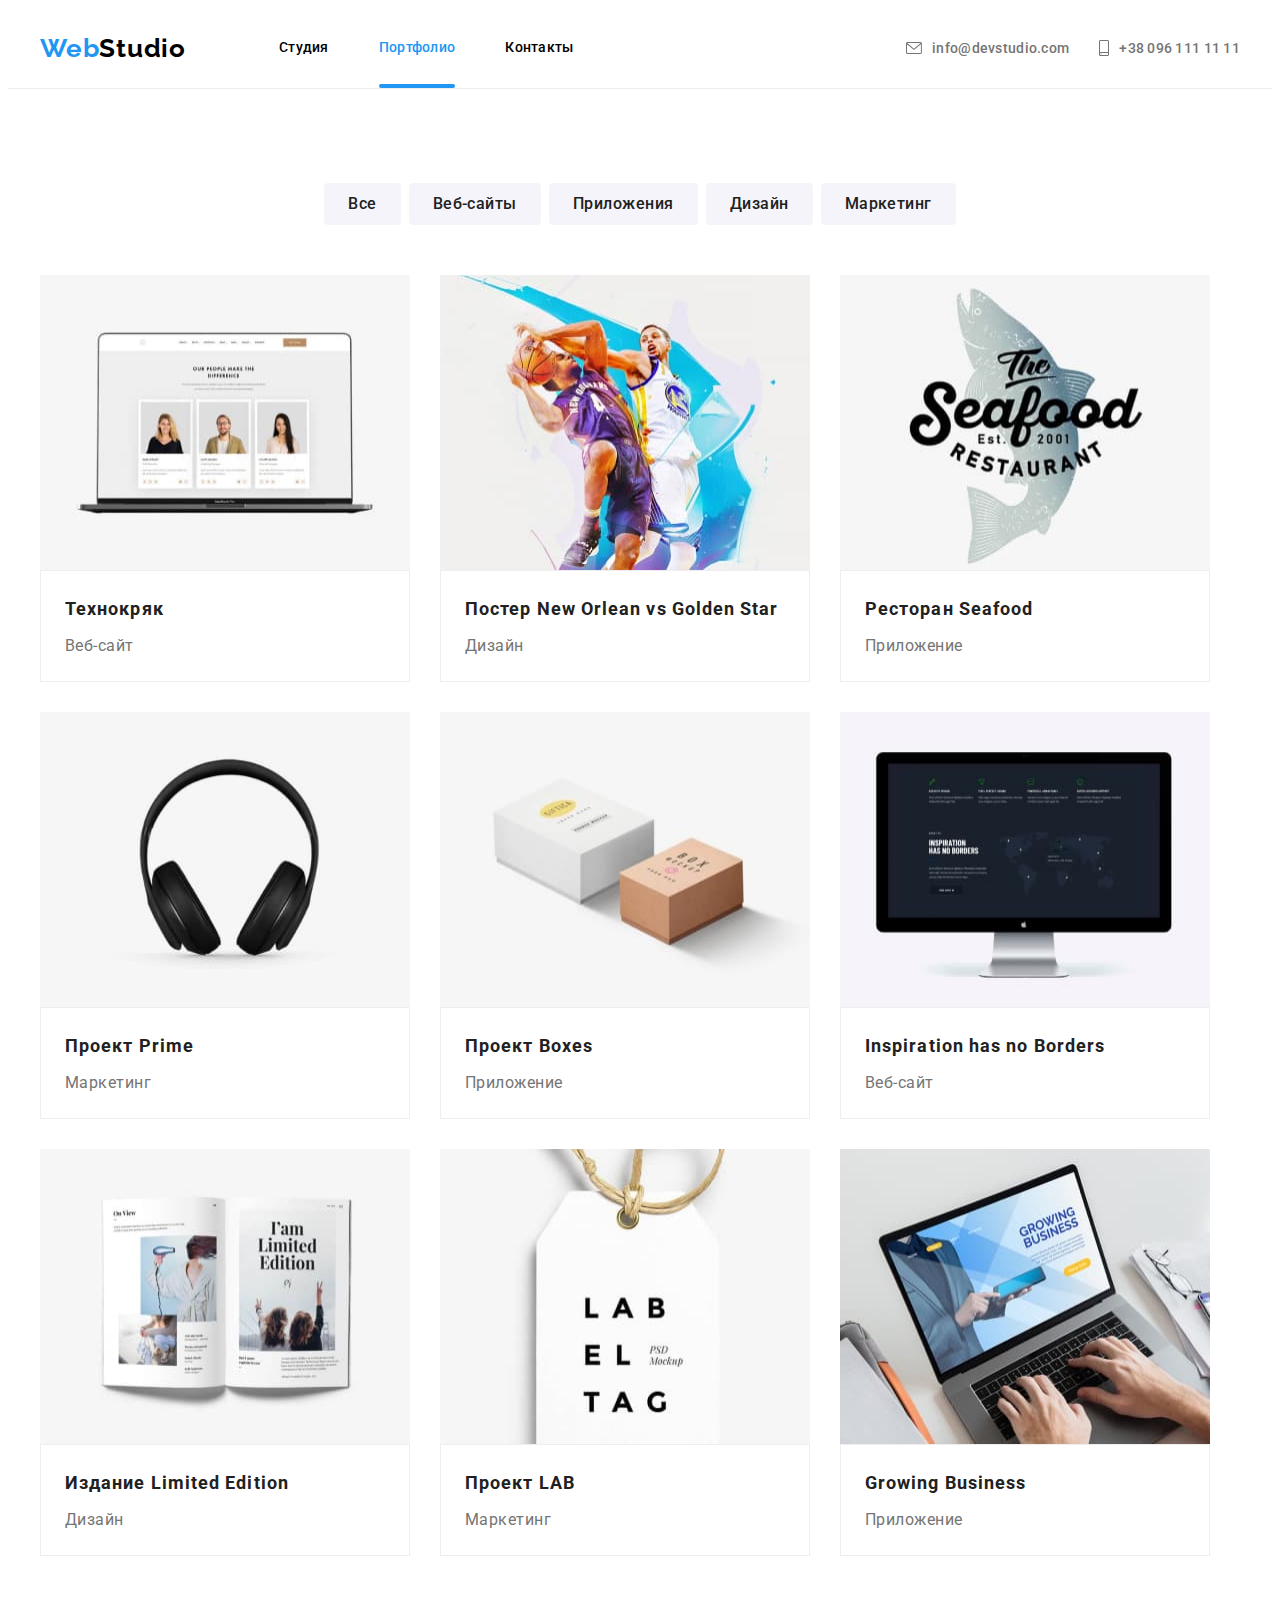
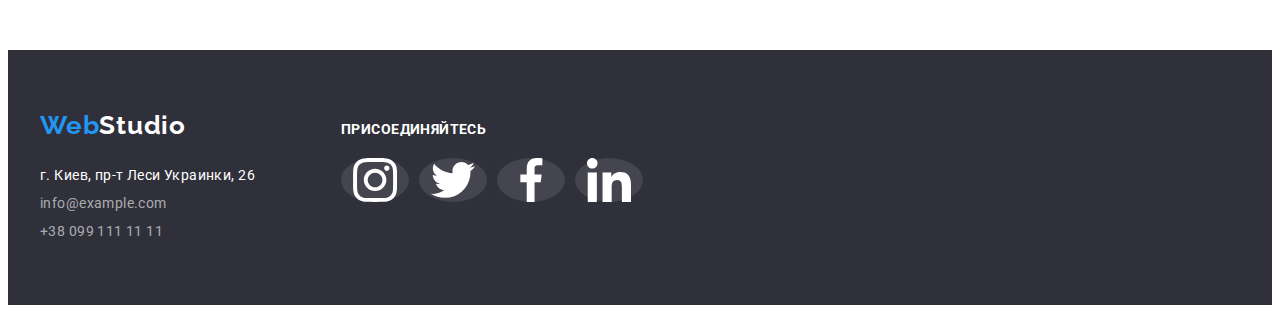
==== portfolio.html @ 3c8fd013 "Add files via upload" ====
<!DOCTYPE html>
<html lang="ru">
  <head>
    <meta charset="UTF-8" />
    <meta http-equiv="X-UA-Compatible" content="IE=edge" />
    <meta name="viewport" content="width=device-width, initial-scale=1.0" />
    <title>Portfolio</title>
    <link rel="preconnect" href="https://fonts.googleapis.com" />
    <link rel="preconnect" href="https://fonts.gstatic.com" crossorigin />
    <link
      href="https://fonts.googleapis.com/css2?family=Montserrat:wght@100;400;700&family=Raleway:wght@700&family=Roboto:wght@400;500;700;900&display=swap"
      rel="stylesheet"
    />
    <link
      rel="stylesheet"
      href="https://cdnjs.cloudflare.com/ajax/libs/modern-normalize/1.1.0/modern-normalize.min.css"
      integrity="sha512-wpPYUAdjBVSE4KJnH1VR1HeZfpl1ub8YT/NKx4PuQ5NmX2tKuGu6U/JRp5y+Y8XG2tV+wKQpNHVUX03MfMFn9Q=="
      crossorigin="anonymous"
      referrerpolicy="no-referrer"
    />
    <link rel="stylesheet" href="./css/styles.css" />
  </head>
  <body>
    <header class="header">
      <div class="container main-nav">
        <a href="./index.html" class="header-logo link"
          >Web<span class="title-studio">Studio</span></a
        >

        <nav class="header-nav">
          <ul class="header-list list">
            <li class="header-item">
              <a href="./index.html" class="header-link link"
                ><span class="#">Студия</span>
              </a>
            </li>
            <li class="header-item">
              <a href="./index.html" class="header-link link current"
                >Портфолио
              </a>
            </li>
            <li class="header-item">
              <a href="#" class="header-link link">Контакты</a>
            </li>
          </ul>
        </nav>
        <ul class="connect-list">
          <li class="mail">
            <a href="mailto:info@devstudio.com" class="heaper-link link">
              <svg class="contact-icon" width="16" height="12">
                <use href=".//images/icons.svg.svg#icon-envelope"></use>
              </svg>
              info@devstudio.com
            </a>
          </li>
          <li class="tel">
            <a href="tel:+380961111111" class="heaper-link link">
              <svg class="contact-icon" width="10" height="16">
                <use href=".//images/icons.svg.svg#icon-smartphone"></use>
              </svg>
              +38 096 111 11 11
            </a>
          </li>
        </ul>
      </div>
    </header>

    <main>
      <section class="team">
        <div class="container">
          <h1 class="visually-hidden">Наши проэкты</h1>
          <ul class="team-text">
            <li class="projects-list list">
              <button type="button" class="projects-button">Всe</button>
            </li>

            <li class="projects-list list">
              <button type="button" class="projects-button">Веб-сайты</button>
            </li>

            <li class="projects-list list">
              <button type="button" class="projects-button">Приложения</button>
            </li>

            <li class="projects-list list">
              <button type="button" class="projects-button">Дизайн</button>
            </li>

            <li class="projects-list list">
              <button type="button" class="projects-button">Маркетинг</button>
            </li>
          </ul>

          <ul class="development">
            <li class="development-list list">
              <a href="#" class="development-foto">
                <div class="development-top-wrap">
                  <img
                    src="./images2/img1.jpg"
                    width="370"
                    height="295"
                    alt="Фото на мониторе"
                  />
                  <p class="development-top-text">
                    Ресурс предлагает комплексные предложения с разным уровнем
                    функционала и сервисов. Все это позволит посетителю получить
                    исчерпывающие сведения о компании или частном лице.
                  </p>
                </div>
                <div class="development-text">
                  <h2 class="development-title">Технокряк</h2>
                  <p class="development-pre-title">Веб-сайт</p>
                </div>
              </a>
            </li>

            <li class="development-list list">
              <a href="#" class="development-foto">
                <div class="development-top-wrap">
                  <img
                    src="./images2/img2.jpg"
                    width="370"
                    height="295"
                    alt="Игра в баскетбол"
                  />
                  <p class="development-top-text">
                    Ресурс предлагает комплексные предложения с разным уровнем
                    функционала и сервисов. Все это позволит посетителю получить
                    исчерпывающие сведения о компании или частном лице.
                  </p>
                </div>
                <div class="development-text">
                  <h2 class="development-title">
                    Постер New Orlean vs Golden Star
                  </h2>
                  <p class="development-pre-title">Дизайн</p>
                </div>
              </a>
            </li>

            <li class="development-list list">
              <a href="#" class="development-foto">
                <div class="development-top-wrap">
                  <img
                    src="./images2/img3.jpg"
                    width="370"
                    height="295"
                    alt="Название ресторана"
                  />
                  <p class="development-top-text">
                    Ресурс предлагает комплексные предложения с разным уровнем
                    функционала и сервисов. Все это позволит посетителю получить
                    исчерпывающие сведения о компании или частном лице.
                  </p>
                </div>
                <div class="development-text">
                  <h2 class="development-title">Ресторан Seafood</h2>
                  <p class="development-pre-title">Приложение</p>
                </div>
              </a>
            </li>

            <li class="development-list list">
              <a href="#" class="development-foto">
                <div class="development-top-wrap">
                  <img
                    src="./images2/img4.jpg"
                    width="370"
                    height="295"
                    alt="Наушники"
                  />
                  <p class="development-top-text">
                    Ресурс предлагает комплексные предложения с разным уровнем
                    функционала и сервисов. Все это позволит посетителю получить
                    исчерпывающие сведения о компании или частном лице.
                  </p>
                </div>
                <div class="development-text">
                  <h2 class="development-title">Проект Prime</h2>
                  <p class="development-pre-title">Маркетинг</p>
                </div>
              </a>
            </li>

            <li class="development-list list">
              <a href="#" class="development-foto">
                <div class="development-top-wrap">
                  <img
                    src="./images2/img5.jpg"
                    width="370"
                    height="295"
                    alt="Две коробки"
                  />
                  <p class="development-top-text">
                    Ресурс предлагает комплексные предложения с разным уровнем
                    функционала и сервисов. Все это позволит посетителю получить
                    исчерпывающие сведения о компании или частном лице.
                  </p>
                </div>
                <div class="development-text">
                  <h2 class="development-title">Проект Boxes</h2>
                  <p class="development-pre-title">Приложение</p>
                </div>
              </a>
            </li>

            <li class="development-list list">
              <a href="#" class="development-foto">
                <div class="development-top-wrap">
                  <img
                    src="./images2/img6.jpg"
                    width="370"
                    height="295"
                    alt="Монитор"
                  />
                  <p class="development-top-text">
                    Ресурс предлагает комплексные предложения с разным уровнем
                    функционала и сервисов. Все это позволит посетителю получить
                    исчерпывающие сведения о компании или частном лице.
                  </p>
                </div>
                <div class="development-text">
                  <h2 class="development-title">Inspiration has no Borders</h2>
                  <p class="development-pre-title">Веб-сайт</p>
                </div>
              </a>
            </li>

            <li class="development-list list">
              <a href="#" class="development-foto">
                <div class="development-top-wrap">
                  <img
                    src="./images2/img7.jpg"
                    width="370"
                    height="295"
                    alt="Развернутый жyрнал"
                  />
                  <p class="development-top-text">
                    Ресурс предлагает комплексные предложения с разным уровнем
                    функционала и сервисов. Все это позволит посетителю получить
                    исчерпывающие сведения о компании или частном лице.
                  </p>
                </div>
                <div class="development-text">
                  <h2 class="development-title">Издание Limited Edition</h2>
                  <p class="development-pre-title">Дизайн</p>
                </div>
              </a>
            </li>

            <li class="development-list list">
              <a href="#" class="development-foto">
                <div class="development-top-wrap">
                  <img
                    src="./images2/img8.jpg"
                    width="370"
                    height="295"
                    alt="Проспект с надписью"
                  />
                  <p class="development-top-text">
                    Ресурс предлагает комплексные предложения с разным уровнем
                    функционала и сервисов. Все это позволит посетителю получить
                    исчерпывающие сведения о компании или частном лице.
                  </p>
                </div>
                <div class="development-text">
                  <h2 class="development-title">Проект LAB</h2>
                  <p class="development-pre-title">Маркетинг</p>
                </div>
              </a>
            </li>

            <li class="development-list list">
              <a href="#" class="development-foto">
                <div class="development-top-wrap">
                  <img
                    src="./images2/img9.jpg"
                    width="370"
                    height="295"
                    alt="Работа на ноутбуке"
                  />
                  <p class="development-top-text">
                    Ресурс предлагает комплексные предложения с разным уровнем
                    функционала и сервисов. Все это позволит посетителю получить
                    исчерпывающие сведения о компании или частном лице.
                  </p>
                </div>
                <div class="development-text">
                  <h2 class="development-title">Growing Business</h2>
                  <p class="development-pre-title">Приложение</p>
                </div>
              </a>
            </li>
          </ul>
        </div>
      </section>
    </main>
    <footer class="info">
      <div class="container footer">
        <div class="footer-up">
          <a href="./index.html" class="info-logo">
            <span class="logo">Web</span>Studio</a
          >
          <address class="address">
            <ul class="footer-list">
              <li class="footer-title-list">
                <a
                  href="https://www.google.com/maps/place/%D0%B1%D1%83%D0%BB.+%D0%9B%D0%B5%D1%81%D0%B8+%D0%A3%D0%BA%D1%80%D0%B0%D0%B8%D0%BD%D0%BA%D0%B8,+26,+%D0%9A%D0%B8%D0%B5%D0%B2,+02000/@50.4265807,30.5383858,17z/data=!3m1!4b1!4m5!3m4!1s0x40d4cf0e033ecbe9:0x57a4dffefec77da0!8m2!3d50.4265807!4d30.5383858?hl=ru"
                  class="adress-city link"
                >
                  г. Киев, пр-т Леси Украинки, 26</a
                >
              </li>
              <li class="footer-title-list">
                <a href="mailto:info@example.com" class="address-mail"
                  >info@example.com</a
                >
              </li>
              <li class="footer-title-list">
                <a href="tel:+380991111111" class="address-tel"
                  >+38 099 111 11 11</a
                >
              </li>
            </ul>
          </address>
        </div>
        <div class="footer-social">
          <p class="footer-title">присоединяйтесь</p>
          <ul class="footer-soc">
            <li class="footer-soc-list">
              <a href="" class="footer-soc-link link">
                <svg class="footer-icon" width="20" height="20">
                  <use href=".//images/icons.svg.svg#icon-instagram"></use>
                </svg>
              </a>
            </li>
            <li class="footer-soc-list">
              <a href="" class="footer-soc-link link">
                <svg class="footer-icon" width="20" height="20">
                  <use href=".//images/icons.svg.svg#icon-twitter"></use>
                </svg>
              </a>
            </li>
            <li class="footer-soc-list">
              <a href="" class="footer-soc-link link">
                <svg class="footer-icon" width="20" height="20">
                  <use href=".//images/icons.svg.svg#icon-facebook"></use>
                </svg>
              </a>
            </li>
            <li class="footer-soc-list">
              <a href="" class="footer-soc-link link">
                <svg class="footer-icon" width="20" height="20">
                  <use href=".//images/icons.svg.svg#icon-linkedin"></use>
                </svg>
              </a>
            </li>
          </ul>
        </div>
      </div>
    </footer>
  </body>
</html>
---- css/styles.css ----
:root {
  --main-title-color: #212121;
  --second-title-color: #2196f3;
  --font-style: normal;
  --primary-white-color: #ffffff;
  --adress-prime-color: #757575;
  --fill-svg-color: #afb1b8;
  --main-transition: 250ms cubic-bezier(0.4, 0, 0.2, 1);
}

body {
  font-family: "Roboto", "sans-serif";
}

.list {
  list-style: none;
}

.link {
  text-decoration: none;
}

.container {
  width: 1200px;

  padding-left: 15px;
  padding-right: 15px;

  margin-left: auto;
  margin-right: auto;
}

h1,
h2,
h3,
h4,
h5,
h6,
ul,
li,
p {
  margin: 0;
  padding: 0;
}

img {
  display: block;
}

button {
  cursor: pointer;
}

.section {
  padding-top: 94px;
  padding-bottom: 94px;
}

/* ------------------ HEADER */

.header-nav {
  background: var(--primary-white-color);
}

/* -----------MAIN NAV---------- */

.main-nav {
  display: flex;
  align-items: center;
}

/* ----------HEADER---------- */

.header {
  border-bottom: 1px solid #ececec;
}

.header-item {
  margin-right: 50px;

  font-weight: 500;
  font-size: 14px;
  line-height: 1.14;
  letter-spacing: 0.02em;
}

.header-item:last-child {
  margin-right: 0;
}

.header-nav {
  margin-left: 93px;
}

.header-logo {
  font-family: "Raleway", "sans-serif";
}

.header-logo {
  font-weight: 700;
  font-size: 26px;
  line-height: 1.19;
  letter-spacing: 0.03em;

  color: var(--second-title-color);
}

.header-list {
  display: flex;
}

.header-link {
  color: inherit;
  transition: color var(--main-transition);
}

.current {
  color: var(--second-title-color);
  position: relative;
}

.current::after {
  content: "";
  display: block;
  width: 100%;
  height: 4px;
  background-color: currentColor;
  border-radius: 2px;
  position: absolute;
  bottom: -33px;
  left: 0;
}

.heaper-link {
  font-weight: 500;
  font-size: 14px;
  line-height: 16px;
  letter-spacing: 0.02em;

  color: #757575;
  align-items: center;

  position: relative;

  display: flex;

  padding-top: 32px;
  padding-bottom: 32px;

  position: relative;

  transition: background-color 250ms cubic-bezier(0.4, 0, 0.2, 1),
    color 250ms cubic-bezier(0.4, 0, 0.2, 1);
}

/* ----------------CONNECT TEL MAIL------------- */

.connect-list {
  margin-left: auto;
  display: flex;
  align-items: center;
  align-items: center;
}

.mail {
  margin-right: 30px;
  list-style: none;

  font-weight: 500;
  font-size: 14px;
  line-height: 1.14;
  letter-spacing: 0.02em;

  color: var(--adress-prime-color);
}

.tel {
  list-style: none;

  font-weight: 500;
  font-size: 14px;
  line-height: 16px;
  letter-spacing: 0.02em;

  color: var(--adress-prime-color);
}

.contact-mail:hover,
.contact-mail:focus,
.contact-tel:hover,
.contact-tel:focus {
  color: var(--second-title-color);
}

.contact-icon:hover .contact-icon:focus {
  color: var(--second-title-color);
}
.contact-icon {
  margin-right: 10px;
  text-align: center;
  justify-content: center;
  fill: currentcolor;
}

.connect-list .item + .item {
  margin-left: 50px;
}

.studio-title,
.portfolio-title {
  font-weight: 500;
  font-size: 14px;
  line-height: 1.14;
  letter-spacing: 0.02em;

  color: var(--second-title-color);
}

.title-studio {
  font-family: "Raleway";
  font-weight: 700;
  font-size: 26px;
  line-height: 1.19;
  letter-spacing: 0.03em;

  color: #000000;
}

.header-link:hover,
.header-link:focus {
  color: var(--second-title-color);
}

.heaper-link:hover,
.heaper-link:focus {
  color: var(--second-title-color);
}

.header-mail {
  font-weight: 500;
  font-size: 14px;
  line-height: 1.14;
  letter-spacing: 0.02em;

  color: var(--second-title-color);
}

.header-tel {
  font-weight: 500;
  font-size: 14px;
  line-height: 1.14;
  letter-spacing: 0.02em;

  color: var(--adress-prime-color);
}

.contact-list {
  text-decoration: none;
}

/* --------------------HERO */

.hero {
  padding-top: 200px;
  padding-bottom: 200px;

  max-width: 1600px;

  margin-left: auto;
  margin-right: auto;

  text-align: center;
  justify-content: center;

  background-color: #2f303a;

  background-image: linear-gradient(
      rgba(47, 48, 58, 0.4),
      rgba(47, 48, 58, 0.4)
    ),
    url(../images/command.jpg);
  background-repeat: no-repeat;

  background-size: cover;
}

.hero-title {
  text-align: center;

  max-width: 696px;

  font-weight: 900;
  font-size: 44px;
  line-height: 1.36;
  letter-spacing: 0.06em;

  margin-right: auto;
  margin-left: auto;
  margin-bottom: 30px;

  color: var(--primary-white-color);
}

.hero-button {
  text-align: center;

  padding-top: 10px;
  padding-right: 32px;
  padding-bottom: 10px;
  padding-left: 32px;

  font-weight: 700;
  font-size: 16px;
  line-height: 1.88;
  letter-spacing: 0.06em;

  color: var(--primary-white-color);
  background-color: #2196f3;

  box-shadow: 0px 4px 4px rgba(0, 0, 0, 0.15);
  border-radius: 4px;
  border: none;
  cursor: pointer;
  margin: 0 auto;
  display: block;

  transition: background-color var(--main-transition);
}

.hero-button:focus,
.hero-button:hover {
  color: var(--primary-white-color);
  background-color: #188ce8;
}

/* ------------ABOUT */

.about {
  padding-top: 94px;
  padding-bottom: 94px;
}

.about-text {
  display: flex;
  gap: 30px;
}

.svg-image {
  display: flex;
  align-items: center;
  justify-content: center;
  width: 270px;
  height: 120px;

  background: #f5f4fa;
  border-radius: 4px;

  margin-bottom: 30px;
}

.svg-icon {
  width: 70px;
  height: 70px;
}

.visually-hidden {
  position: absolute;
  white-space: nowrap;
  width: 1px;
  height: 1px;
  overflow: hidden;
  border: 0;
  padding: 0;
  clip: rect(0 0 0 0);
  clip-path: inset(50%);
  margin: -1px;
}

.about-pre-title {
  font-weight: 700;
  font-size: 14px;
  line-height: 1.14;
  letter-spacing: 0.03em;
  text-transform: uppercase;

  margin-bottom: 10px;

  color: var(--main-title-color);
}
.about-text {
  font-size: 14px;
  line-height: 1.71;
  letter-spacing: 0.03em;

  color: var(--adress-prime-color);
}

/* ----------WORK------------- */

.work-about-foto {
  display: flex;
  gap: 30px;
}

.work-about {
  text-align: center;
  font-weight: 700;
  font-size: 36px;
  line-height: 1.16;
  letter-spacing: 0.03em;

  color: var(--main-title-color);

  margin-bottom: 50px;
}

.work-foto-text {
  display: flex;
  align-items: center;
  justify-content: center;
  font-weight: 700;
  font-size: 14px;
  line-height: 1.14;

  letter-spacing: 0.03em;
  text-transform: uppercase;

  color: #ffffff;

  width: 370px;
  height: 70px;
  background: rgba(47, 48, 58, 0.8);
  position: absolute;
  bottom: 0;
  left: 0;
}

.about-list {
  text-decoration: none;
  width: 270px;
}

.work-foto {
  text-decoration: none;
  position: relative;
}

/* -----------TEAM */

.work {
  padding-bottom: 94px;
}

.team-work {
  background-color: #f5f4fa;

  padding-top: 94px;
  padding-bottom: 94px;
}

.team-text {
}

.team-title {
  text-align: center;

  margin-bottom: 50px;

  font-weight: 700;
  font-size: 36px;
  line-height: 1.66;
  letter-spacing: 0.03em;

  color: var(--main-title-color);
}

.team-list {
  display: flex;
  gap: 30px;

  text-decoration: none;
}
.team-item {
  background-color: var(--primary-white-color);

  box-shadow: 0px 1px 3px rgba(0, 0, 0, 0.12), 0px 1px 1px rgba(0, 0, 0, 0.14),
    0px 2px 1px rgba(0, 0, 0, 0.2);
  border-radius: 0px 0px 4px 4px;
}
.team-foto {
}

.team-info {
  padding-top: 30px;
  padding-bottom: 30px;
}

.team-pre-title {
  text-align: center;

  margin-bottom: 10px;
  font-weight: 500;
  font-size: 16px;
  line-height: 1.18;
  letter-spacing: 0.03em;

  color: var(--main-title-color);
}
.team-list-text {
  text-align: center;

  margin-bottom: 16px;

  font-size: 16px;
  line-height: 1.18;
  letter-spacing: 0.03em;

  color: var(--adress-prime-color);
}

/* ------------SOCIES---------- */

.item-soc {
  display: flex;
  justify-content: center;
  gap: 10px;

  list-style: none;
}

.item-soc-link {
  display: flex;
  justify-content: center;
  align-items: center;
  list-style: none;
  text-decoration: none;

  width: 44px;
  height: 44px;
  border-radius: 50%;
  fill: var(--fill-svg-color);
  background-color: inherit;
  transition: background-color var(--main-transition);
}

.item-soc-link:hover .link-icon,
.item-soc-link:focus .link-icon {
  fill: var(--primary-white-color);
}

.item-soc-link:focus,
.item-soc-link:hover {
  background-color: var(--second-title-color);
}

.link-icon {
  fill: var(--fill-svg-color);
  transition: fill var(--main-transition);
}

/* 
------------CLIENTS--------------- */

.clients {
  display: flex;

  gap: 30px;
  list-style: none;
}

.clients-type:hover .partner-foto,
.clients-type:focus .partner-foto {
  fill: var(--second-title-color);
  transition: var(--main-transition);
}

.clients-type {
  display: flex;

  align-items: center;
  justify-content: center;

  width: 170px;
  height: 92px;
  border-color: var(--second-title-color);
  border: 1px solid #afb1b8;
  border-radius: 4px;

  transition: color var(--main-transition), border-color var(--main-transition);
}

.clients-type:hover,
.clients-type:focus {
  border-color: var(--second-title-color);
}

.partner-foto {
  transition: fill var(--main-transition);
  fill: #afb1b8;
}

/* ------------FOOTER-------------------- */

.info {
  background-color: #2f303a;

  padding-top: 60px;
  padding-bottom: 60px;
}

.footer-list {
  list-style: none;
}

.footer {
  display: flex;

  align-items: baseline;
}

.footer-up {
  display: block;
  width: 231px;
  margin-right: 70px;
}

.info-logo {
  font-family: "Raleway";
  font-weight: 700;
  font-size: 26px;
  line-height: 1.19;
  letter-spacing: 0.03em;

  color: var(--primary-white-color);
}
.logo {
  color: var(--second-title-color);
}
.address {
  font-size: 14px;
  line-height: 1.71;
  letter-spacing: 0.03em;

  color: var(--primary-white-color);
}
.adress-city {
  margin-bottom: 9px;

  font-weight: 400;
  font-size: 14px;
  line-height: 1.71;
  letter-spacing: 0.03em;

  color: var(--primary-white-color);

  transition: color var(--main-transition),
    background-color var(--main-transition);
}

.address-mail {
  margin-bottom: 9px;
}

.address-mail,
.address-tel {
  font-size: 14px;
  line-height: 1.71;
  letter-spacing: 0.03em;

  color: rgba(255, 255, 255, 0.6);

  transition: color var(--main-transition);
}

.address-tel {
}

.adress-city:hover,
.adress-city:focus,
.address-mail:hover,
.address-mail:focus,
.address-tel:hover,
.address-tel:focus {
  color: var(--second-title-color);
}

/* ---------FOOTER SOCIES--------- */

.footer-social {
}
.footer-title {
  font-weight: 700;
  font-size: 14px;
  line-height: 1.14;
  letter-spacing: 0.03em;
  text-transform: uppercase;

  color: var(--primary-white-color);
  margin-bottom: 20px;
}
.footer-soc {
  display: flex;
  gap: 10px;
}

.footer-soc-list {
  list-style: none;
}
.footer-soc-link {
  display: block;

  color: var(--primary-white-color);
  background: rgba(255, 255, 255, 0.1);

  border-radius: 50%;
  fill: currentColor;

  transition: background-color var(--main-transition);
}
.link {
}
.footer-icon {
  display: block;
  width: 44px;
  height: 44px;
  padding: 0 12px;
}

.footer-soc-link:hover,
.footer-soc-link:focus {
  color: var(--primary-white-color);
  background-color: var(--second-title-color);
}

/* -----------------MODAL_______________ */

.backdrop {
  position: fixed;
  top: 0;
  left: 0;
  height: 100%;
  width: 100%;
  background: rgba(0, 0, 0, 0.2);
  transition: opacity 250ms cubic-bezier(0.4, 0, 0.2, 1),
    visibility 250ms cubic-bezier(0.4, 0, 0.2, 1);
}
.backdrop.is-hidden {
  visibility: hidden;
  opacity: 0;
  pointer-events: none;
}
.modal {
  position: absolute;
  top: 50%;
  left: 50%;
  width: 528px;
  min-height: 581px;
  background: #ffffff;
  box-shadow: 0px 1px 3px rgb(0 0 0 / 12%), 0px 1px 1px rgb(0 0 0 / 14%),
    0px 2px 1px rgb(0 0 0 / 20%);
  border-radius: 4px;
  transform: translate(-50%, -50%) scale(1);
  transition: transform 250ms cubic-bezier(0.4, 0, 0.2, 1),
    min-height 250ms cubic-bezier(0.4, 0, 0.2, 1);
}
.backdrop.is-hidden .modal {
  transform: translate(-50%, -50%) scale(0);
  min-height: 0;
}
.modal-close-btn {
  position: absolute;
  top: 8px;
  right: 8px;
  width: 30px;
  height: 30px;
  padding: 0;
  background: #ffffff;
  border: 1px solid rgba(0, 0, 0, 0.1);
  border-radius: 50%;
  display: flex;
  align-items: center;
  justify-content: center;
  cursor: pointer;
}

/* ----------PORTFOLIO */

body {
  font-family: "Roboto", "sans-serif";
}

/* ------------MAIN */

/* --------------TEAM LIST--------- */

.team {
  background: #ffffff;

  padding-bottom: 94px;

  padding-top: 94px;
}

.team-text {
  margin-right: auto;
  margin-left: auto;
  display: flex;
  justify-content: center;

  gap: 8px;

  margin-bottom: 50px;
}

.team-text:hover,
.team-text:focus {
}

.projects-list {
  display: inline-block;

  text-decoration: none;
  font-weight: 500;
  font-size: 16px;
  line-height: 1.62;
  letter-spacing: 0.03em;

  color: var(--main-title-color);
}

.projects-button:hover,
.projects-button:focus {
  color: var(--primary-white-color);
  background-color: var(--second-title-color);
  box-shadow: 0px 3px 1px rgb(0 0 0 / 10%), 0px 1px 2px rgb(0 0 0 / 8%),
    0px 2px 2px rgb(0 0 0 / 12%);
}

.button-color {
  color: var(--second-title-color);
  cursor: pointer;
}

.projects-button {
  background: #f5f4fa;
  border-radius: 4px;
  border-color: transparent;

  font-family: "Roboto";
  font-weight: 500;
  font-size: 16px;
  line-height: 1.62;
  letter-spacing: 0.03em;

  color: var(--main-title-color);
  cursor: pointer;

  padding-top: 6px;
  padding-right: 22px;
  padding-bottom: 6px;
  padding-left: 22px;

  transition: background-color 250ms cubic-bezier(0.4, 0, 0.2, 1),
    box-shadow 250ms cubic-bezier(0.4, 0, 0.2, 1),
    color 250ms cubic-bezier(0.4, 0, 0.2, 1);
}

.development-text {
  padding-top: 20px;
  padding-bottom: 20px;
  padding-right: 24px;
  padding-left: 24px;

  border: 1px solid #eeeeee;
}

/* ------------PHOTOS---------- */

.development {
  gap: 30px;
  display: flex;
  flex-wrap: wrap;
}

.development-list {
  gap: 30px;
}

.development-list:hover .development-top-text {
  transform: translateY(0);
}

.development-top-wrap {
  position: relative;
  overflow: hidden;
}

.development-foto {
  transition: box-shadow var(--main-transition);
}

.development-foto:hover .development-top-text,
.development-foto:focus .development-top-text {
  transform: translateY(0);
}

.development-top-text {
  position: absolute;
  top: 1px;
  left: 0;
  font-weight: 400;
  font-size: 18px;
  line-height: 1.55;

  letter-spacing: 0.03em;

  align-items: center;
  color: var(--primary-white-color);
  background: rgba(33, 150, 243, 0.9);

  padding-top: 63px;
  padding-right: 24px;
  padding-bottom: 63px;
  padding-left: 24px;

  height: 100%;
  width: 100%;

  transform: translateY(100%);
  transition: transform var(--main-transition);
}

.development-list:nth-child(3n - 1) {
  margin-right: 0;
}

.development-list:nth-last-child(-n + 6) {
  margin-bottom: 0;
}

.development-list {
  width: 370px;

  background: #ffffff;
}
.development-foto {
  text-decoration: none;
}

.development-foto:hover,
.development-foto:focus {
  display: block;
  box-shadow: 0px 1px 1px rgb(0 0 0 / 12%), 0px 4px 4px rgb(0 0 0 / 6%),
    1px 4px 6px rgb(0 0 0 / 16%);
}

.development-list {
}

.development-title {
  margin-bottom: 4px;

  font-weight: 700;
  font-size: 18px;
  line-height: 2;
  letter-spacing: 0.06em;

  color: var(--main-title-color);
}

.development-pre-title {
  font-size: 16px;
  line-height: 1.87;
  letter-spacing: 0.03em;

  color: var(--adress-prime-color);
}

/* --------FOOTER----------- */

.footer-list {
}

.info-logo {
  display: block;

  text-decoration: none;

  margin-bottom: 20px;
}

.info-logo:hover,
.info-logo:focus {
}

.logo {
}

.address-city {
  margin-bottom: 9px;
}

.address {
  text-decoration: none;
  font-style: var(--font-style);
  font-size: 14px;
  line-height: 2;

  letter-spacing: 0.03em;

  color: var(--primary-white-color);
}

.address-mail {
  margin-bottom: 9px;
}

.address-tel {
}

.address-mail,
.address-tel {
  text-decoration: none;
  font-size: 14px;
  line-height: 2;
  font-style: var(--font-style);
  letter-spacing: 0.03em;

  color: rgba(255, 255, 255, 0.6);
}
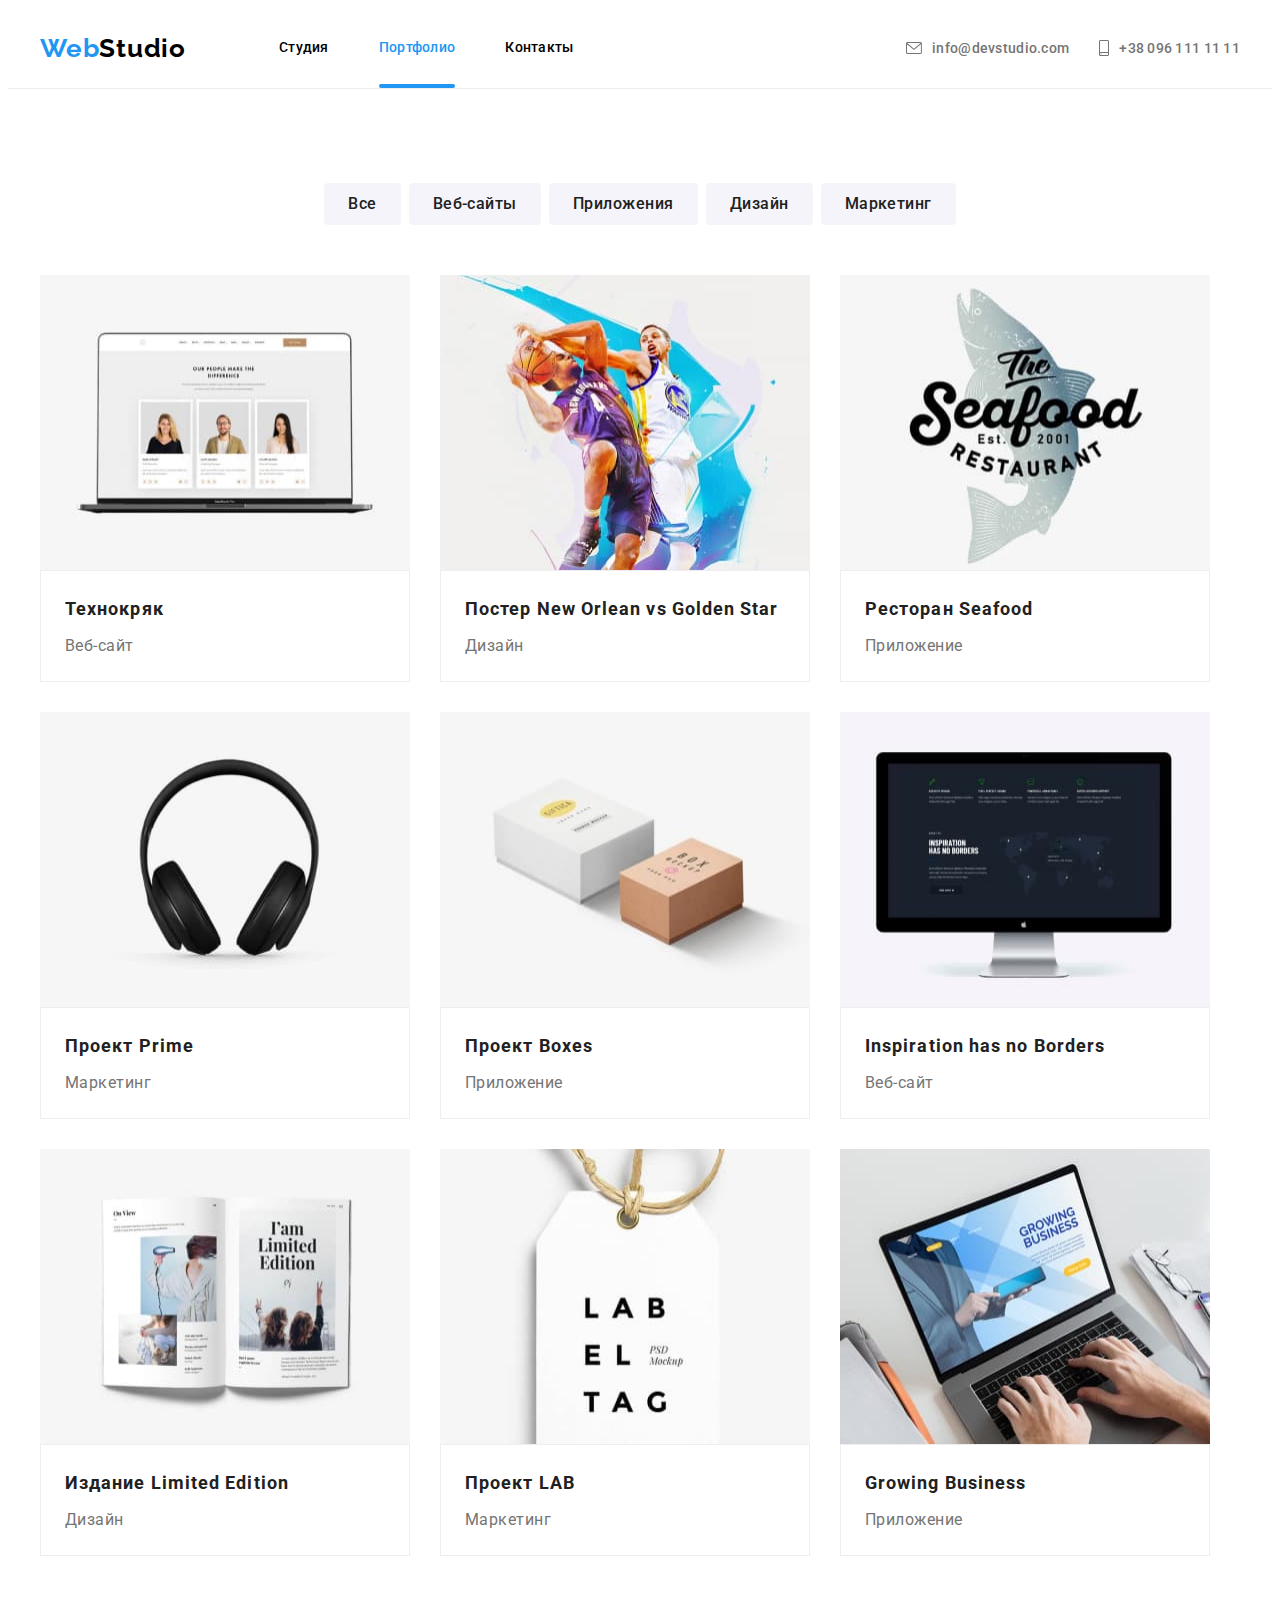
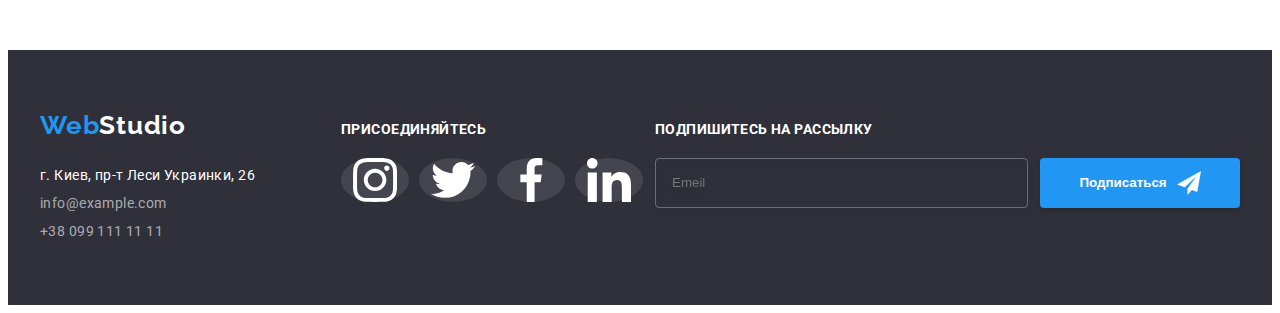
==== commit 40e3b666: "eee" ====
--- a/portfolio.html
+++ b/portfolio.html
@@ -2,6 +2,7 @@
 <html lang="ru">
   <head>
     <meta charset="UTF-8" />
+
     <meta http-equiv="X-UA-Compatible" content="IE=edge" />
     <meta name="viewport" content="width=device-width, initial-scale=1.0" />
     <title>Portfolio</title>
@@ -19,6 +20,7 @@
       referrerpolicy="no-referrer"
     />
     <link rel="stylesheet" href="./css/styles.css" />
+    <link rel="icon" href="./images/paypal.svg" />
   </head>
   <body>
     <header class="header">
@@ -357,6 +359,23 @@
             </li>
           </ul>
         </div>
+        <div class="footer-connect">
+          <p class="footer-pre-title">подпишитесь на рассылку</p>
+          <form class="footer-emeil-title">
+            <input
+              class="footer-wrap"
+              type="email"
+              name="user-mail"
+              placeholder="Emeil"
+            />
+            <button class="footer-btn" type="submit">
+              Подписаться
+              <svg class="footer-btn-icon" width="24" height="24">
+                <use href=".//images/icons.svg.svg#icon-icon-send"></use>
+              </svg>
+            </button>
+          </form>
+        </div>
       </div>
     </footer>
   </body>
--- a/css/styles.css
+++ b/css/styles.css
@@ -730,6 +730,98 @@
 .footer-soc-link:focus {
   color: var(--primary-white-color);
   background-color: var(--second-title-color);
+}
+
+.footer-connect {
+  width: calc(50% - 15px);
+  margin-left: auto;
+}
+
+.footer-pre-title {
+  font-weight: 700;
+  font-size: 14px;
+  line-height: 1.14;
+  letter-spacing: 0.03em;
+  text-transform: uppercase;
+  color: #ffffff;
+  margin-bottom: 20px;
+}
+
+.footer-pre-title {
+  margin-bottom: 20px;
+}
+.footer-emeil-title {
+  display: flex;
+  gap: 12px;
+}
+.footer-wrap {
+  width: 100%;
+  border: 1px solid rgba(255, 255, 255, 0.3);
+  filter: drop-shadow(0px 4px 4px rgba(0, 0, 0, 0.15));
+  border-radius: 4px;
+  background-color: inherit;
+  color: rgba(255, 255, 255, 0.6);
+  padding-left: 16px;
+  outline: none;
+  transition: border-color var(--main-transition),
+    box-shadow var(--main-transition);
+  cursor: pointer;
+}
+
+.footer-wrap:hover {
+  border-color: var(--second-title-color);
+}
+
+.footer-input {
+  gap: 10px;
+  font-weight: 400;
+  font-size: 16px;
+  line-height: 1.25;
+
+  align-items: center;
+  letter-spacing: 0.03em;
+
+  color: rgba(255, 255, 255, 0.6);
+
+  padding-left: 16px;
+
+  width: 100%;
+  height: 50px;
+
+  border: 1px solid rgba(255, 255, 255, 0.3);
+  filter: drop-shadow(0px 4px 4px rgba(0, 0, 0, 0.15));
+  border-radius: 4px;
+  background-color: inherit;
+  transition: border-color var(--main-transition);
+  box-shadow: var(--main-transition);
+  cursor: pointer;
+}
+
+.footer-btn {
+  margin: 0 auto;
+  padding: 10px;
+  display: flex;
+  background-color: var(--second-title-color);
+  box-shadow: 0px 4px 4px rgba(0, 0, 0, 0.15);
+  border-radius: 4px;
+  font-weight: 700;
+  line-height: 1.88;
+  text-align: center;
+  min-width: 200px;
+  height: 50px;
+
+  justify-content: center;
+  align-items: center;
+  border: none;
+  color: var(--primary-white-color);
+  transition: background-color var(--main-transition),
+    color var(--main-transition);
+  gap: 10px;
+}
+
+.footer-btn-icon {
+  fill: var(--primary-white-color);
+  gap: 10px;
 }
 
 /* -----------------MODAL_______________ */
@@ -762,6 +854,7 @@
   transform: translate(-50%, -50%) scale(1);
   transition: transform 250ms cubic-bezier(0.4, 0, 0.2, 1),
     min-height 250ms cubic-bezier(0.4, 0, 0.2, 1);
+  padding: 40px;
 }
 .backdrop.is-hidden .modal {
   transform: translate(-50%, -50%) scale(0);
@@ -783,6 +876,193 @@
   cursor: pointer;
 }
 
+.modal-title {
+  font-weight: 700;
+  font-size: 20px;
+  line-height: 1.15;
+  text-align: center;
+  letter-spacing: 0.03em;
+
+  color: #212121;
+
+  margin-bottom: 12px;
+}
+
+.form-input {
+  width: 100%;
+  height: 40px;
+  border: 1px solid rgba(33, 33, 33, 0.2);
+  border-radius: 4px;
+
+  padding-left: 42px;
+  font-weight: 400;
+  font-size: 12px;
+  line-height: 1.17;
+  letter-spacing: 0.01em;
+
+  color: #212121;
+  cursor: pointer;
+  transition: border-color var(--main-transition),
+    box-shadow var(--main-transition);
+}
+
+.form-input::placeholder {
+  font-size: 12px;
+  color: #757575;
+}
+
+.form-input:hover {
+  border-color: var(--second-title-color);
+  box-shadow: var(--main-transition);
+}
+
+.form-input:hover + .input-icon {
+  fill: var(--second-title-color);
+}
+.form-input:focus {
+  border-color: var(--second-title-color);
+  box-shadow: var(--main-transition);
+}
+
+.input-field {
+  margin-bottom: 10px;
+}
+
+.input-title {
+  position: relative;
+
+  font-weight: 400;
+  font-size: 12px;
+  line-height: 1.17;
+  letter-spacing: 0.01em;
+
+  color: #757575;
+
+  display: block;
+
+  margin-bottom: 4px;
+}
+
+.modal-text {
+  display: block;
+  width: 100%;
+  height: 120px;
+  padding: 12px 16px;
+
+  border: 1px solid rgba(33, 33, 33, 0.2);
+  border-radius: 4px;
+  resize: none;
+
+  font-weight: 400;
+  font-size: 12px;
+  line-height: 1.17;
+  letter-spacing: 0.01em;
+
+  color: rgba(117, 117, 117, 0.5);
+
+  transition: border-color var(--main-transition),
+    box-shadow var(--main-transition);
+  cursor: pointer;
+}
+
+.modal-text:focus,
+.modal-text:hover {
+  border-color: var(--second-title-color);
+}
+
+.input-icon {
+  position: absolute;
+  left: 15px;
+  top: 50%;
+  transform: translateY(-50%);
+}
+
+.input-icon {
+  transition: var(--main-transition);
+  cursor: pointer;
+}
+
+.input-wrap {
+  position: relative;
+}
+
+.input-field-comment {
+  margin-bottom: 20px;
+}
+
+.check-text {
+  font-weight: 400;
+  font-size: 14px;
+  line-height: 1.71;
+
+  justify-content: center;
+  align-items: center;
+
+  letter-spacing: 0.03em;
+
+  color: #757575;
+  display: flex;
+  align-items: center;
+  margin-bottom: 30px;
+}
+
+.check-text span {
+  display: flex;
+  align-items: center;
+  justify-content: center;
+
+  border-radius: 2px;
+  width: 16px;
+  height: 15px;
+  border: 2px solid #212121;
+  margin-right: 8px;
+  transition: background-color var(--main-transition),
+    border-color var(--main-transition);
+}
+
+.check-icon {
+  fill: transparent;
+  transition: fill var(--main-transition);
+}
+
+.input-check:checked + .check-text span {
+  background-color: var(--second-title-color);
+  border-color: var(--second-title-color);
+}
+
+.input-check:focus + .check-text span {
+  border-color: var(--second-title-color);
+}
+
+.input-check:checked + .check-text .check-icon {
+  fill: var(--primary-white-color);
+}
+
+.button-check {
+  font-weight: 700;
+  font-size: 16px;
+  line-height: 30px;
+
+  display: flex;
+  align-items: center;
+  text-align: center;
+  letter-spacing: 0.06em;
+
+  color: #ffffff;
+  margin: 0 auto;
+  background: #188ce8;
+  box-shadow: 0px 4px 4px rgba(0, 0, 0, 0.15);
+  border-radius: 4px;
+  padding: 10px 52px;
+  border-color: var(--second-title-color);
+}
+
+.check-condition {
+  margin-left: 7px;
+  color: var(--second-title-color);
+  transition: var(--main-transition);
+}
+
 /* ----------PORTFOLIO */
 
 body {
